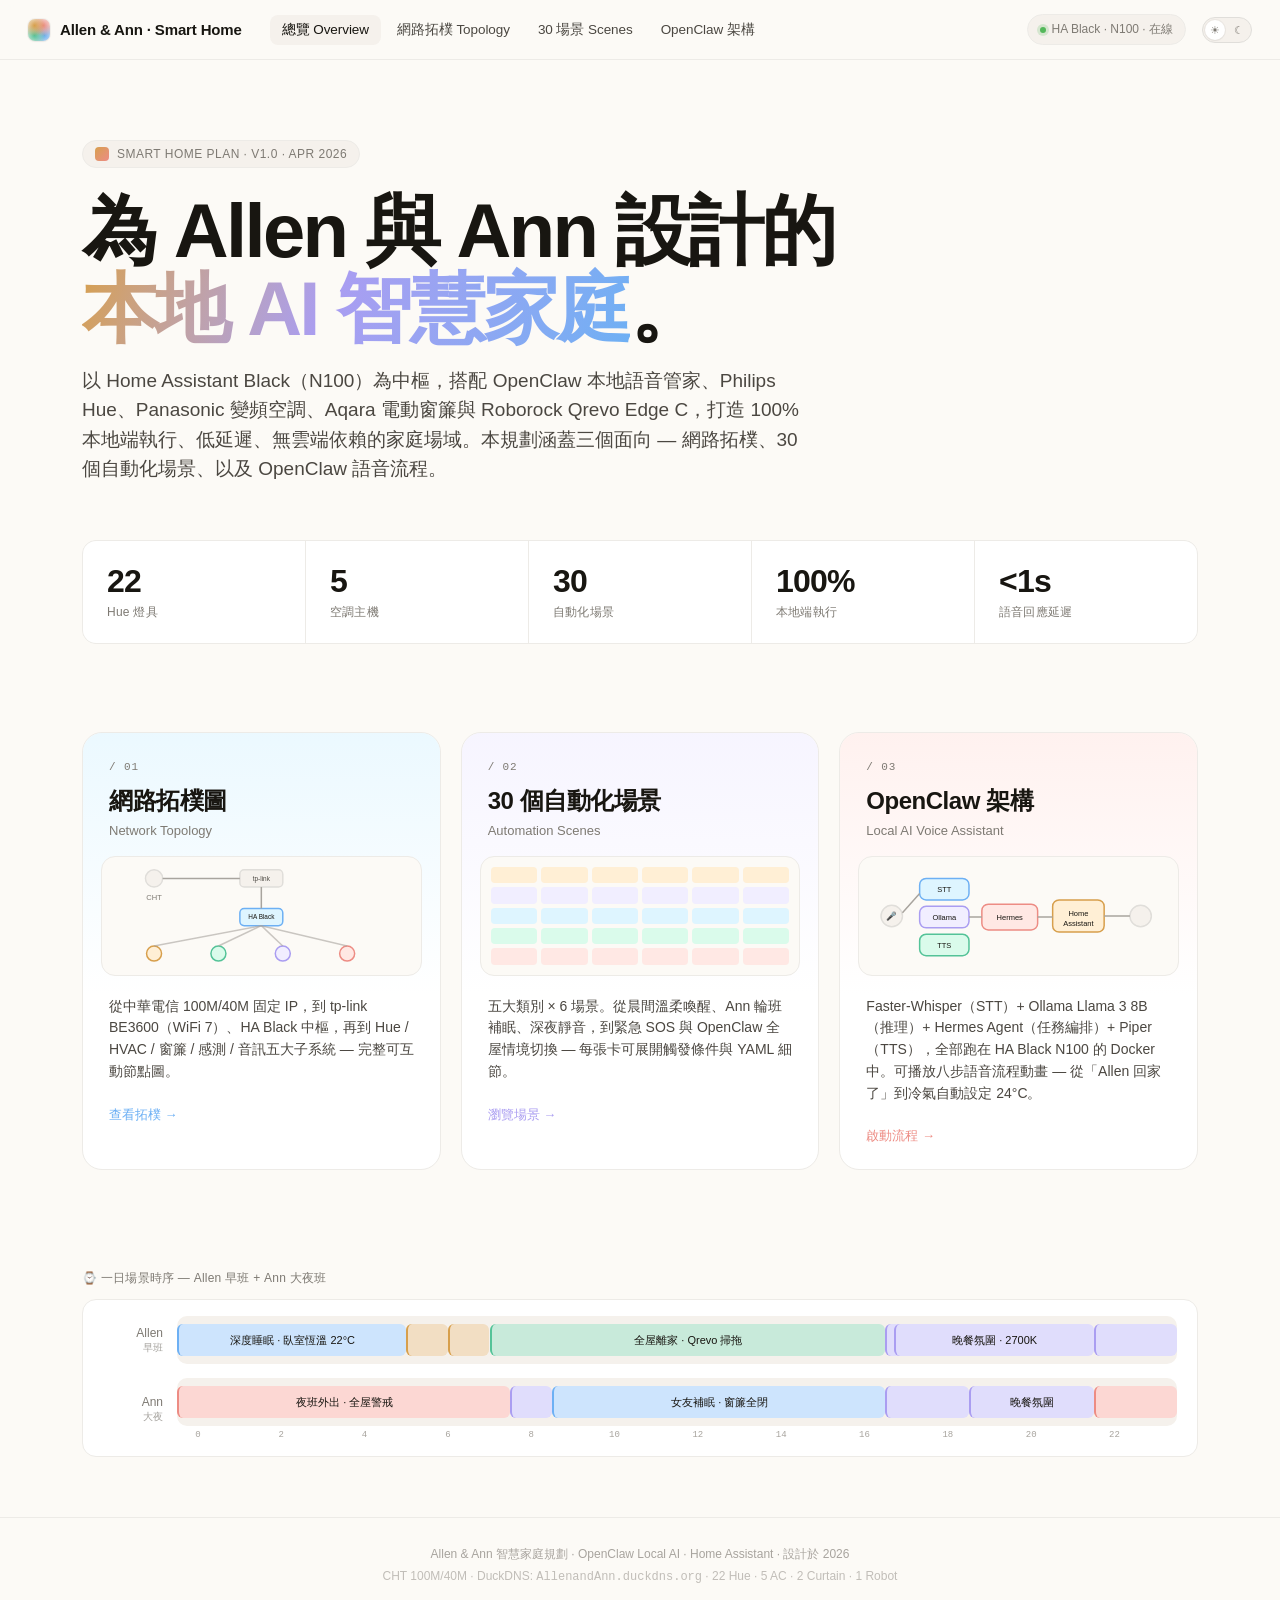
==== design/index.html @ f2a3a30b "Add design files" ====
<!doctype html>
<html lang="zh-Hant">
<head>
<meta charset="utf-8">
<meta name="viewport" content="width=device-width,initial-scale=1">
<title>Allen & Ann 智慧家庭 · 總覽</title>
<link rel="stylesheet" href="shared/tokens.css">
<link rel="stylesheet" href="shared/chrome.css">
<style>
  .hero {
    max-width: 1180px;
    margin: 0 auto;
    padding: 80px 32px 40px;
  }
  .eyebrow {
    display: inline-flex;
    align-items: center;
    gap: 8px;
    padding: 6px 12px;
    border-radius: 999px;
    background: var(--bg-tint);
    border: 1px solid var(--line-soft);
    font-size: 12px;
    color: var(--ink-3);
    letter-spacing: 0.04em;
    text-transform: uppercase;
  }
  .eyebrow .glyph {
    width: 14px; height: 14px; border-radius: 4px;
    background: linear-gradient(135deg, var(--c-morning), var(--c-secure));
  }
  h1.title {
    font-size: clamp(40px, 6vw, 76px);
    font-weight: 600;
    letter-spacing: -0.035em;
    line-height: 1.02;
    margin: 24px 0 18px;
    text-wrap: balance;
  }
  h1.title .accent {
    background: linear-gradient(110deg, var(--c-morning), var(--c-evening) 45%, var(--c-sleep));
    -webkit-background-clip: text;
    background-clip: text;
    color: transparent;
  }
  .lede {
    font-size: 19px;
    line-height: 1.55;
    color: var(--ink-2);
    max-width: 720px;
    text-wrap: pretty;
  }

  .stats {
    display: grid;
    grid-template-columns: repeat(5, 1fr);
    gap: 1px;
    margin: 56px 0 0;
    background: var(--line-soft);
    border: 1px solid var(--line-soft);
    border-radius: var(--radius-md);
    overflow: hidden;
  }
  .stat {
    background: var(--bg-elev);
    padding: 22px 24px;
  }
  .stat .n {
    font-size: 32px;
    font-weight: 600;
    letter-spacing: -0.025em;
    color: var(--ink);
    font-feature-settings: "tnum";
  }
  .stat .l {
    margin-top: 4px;
    font-size: 12px;
    color: var(--ink-3);
    letter-spacing: 0.02em;
  }

  .pillars {
    max-width: 1180px;
    margin: 24px auto 0;
    padding: 24px 32px 80px;
    display: grid;
    grid-template-columns: repeat(3, 1fr);
    gap: 20px;
  }
  .pillar {
    position: relative;
    padding: 28px 26px 24px;
    background: var(--bg-elev);
    border: 1px solid var(--line-soft);
    border-radius: var(--radius-lg);
    text-decoration: none;
    color: inherit;
    overflow: hidden;
    transition: transform 220ms cubic-bezier(.2,.8,.2,1), box-shadow 220ms ease, border-color 220ms ease;
    isolation: isolate;
  }
  .pillar::before {
    content: "";
    position: absolute;
    inset: 0;
    background: linear-gradient(180deg, var(--tint, var(--bg-tint)) 0%, transparent 60%);
    opacity: 0.6;
    z-index: -1;
  }
  .pillar:hover {
    transform: translateY(-3px);
    box-shadow: var(--shadow-3);
    border-color: var(--accent, var(--line));
  }
  .pillar .num {
    font-family: var(--font-mono);
    font-size: 11px;
    color: var(--ink-3);
    letter-spacing: 0.08em;
  }
  .pillar h2 {
    font-size: 24px;
    font-weight: 600;
    letter-spacing: -0.02em;
    margin: 12px 0 6px;
  }
  .pillar .en {
    font-size: 13px;
    color: var(--ink-3);
    margin-bottom: 18px;
  }
  .pillar p.desc {
    font-size: 14px;
    line-height: 1.55;
    color: var(--ink-2);
    margin: 0 0 22px;
  }
  .pillar .cta {
    display: inline-flex;
    align-items: center;
    gap: 6px;
    font-size: 13px;
    font-weight: 500;
    color: var(--accent, var(--ink-2));
  }
  .pillar .preview {
    height: 120px;
    margin: 0 -8px 20px;
    border-radius: var(--radius-md);
    background: var(--bg);
    border: 1px solid var(--line-soft);
    display: flex;
    align-items: center;
    justify-content: center;
    overflow: hidden;
  }

  .timeline-strip {
    max-width: 1180px;
    margin: 20px auto 0;
    padding: 0 32px;
  }
  .timeline-strip .label {
    font-size: 12px;
    color: var(--ink-3);
    margin-bottom: 12px;
    letter-spacing: 0.02em;
  }
  .ribbon {
    display: grid;
    grid-template-columns: 60px 1fr;
    gap: 14px;
    align-items: center;
    padding: 16px 20px;
    background: var(--bg-elev);
    border: 1px solid var(--line-soft);
    border-radius: var(--radius-md);
  }
  .ribbon .who {
    font-size: 12px;
    color: var(--ink-3);
    text-align: right;
    font-feature-settings: "tnum";
  }
  .ribbon .track {
    position: relative;
    height: 48px;
    border-radius: var(--radius-sm);
    background: var(--bg-tint);
    overflow: hidden;
  }
  .ribbon .track .seg {
    position: absolute;
    top: 8px;
    bottom: 8px;
    border-radius: 6px;
    display: flex;
    align-items: center;
    justify-content: center;
    font-size: 11px;
    color: oklch(20% 0.01 80);
    font-weight: 500;
    overflow: hidden;
    white-space: nowrap;
    text-overflow: ellipsis;
    padding: 0 8px;
  }
  .ribbon .hours {
    grid-column: 2;
    display: grid;
    grid-template-columns: repeat(24, 1fr);
    font-size: 9px;
    color: var(--ink-4);
    font-family: var(--font-mono);
    margin-top: 4px;
  }
  .ribbon .hours span { text-align: center; }

  /* mini topology preview SVG */
  .mini-topo { width: 100%; height: 100%; }
  .mini-scene-grid { display: grid; grid-template-columns: repeat(6, 1fr); gap: 4px; padding: 10px; width: 100%; height: 100%; }
  .mini-scene-grid div {
    border-radius: 4px;
    background: var(--bg-tint);
  }
</style>
</head>
<body>
<script src="shared/chrome.js"></script>

<section class="hero">
  <span class="eyebrow"><span class="glyph"></span>Smart Home Plan · v1.0 · Apr 2026</span>
  <h1 class="title">為 Allen 與 Ann 設計的<br><span class="accent">本地 AI 智慧家庭</span>。</h1>
  <p class="lede">以 Home Assistant Black（N100）為中樞，搭配 OpenClaw 本地語音管家、Philips Hue、Panasonic 變頻空調、Aqara 電動窗簾與 Roborock Qrevo Edge C，打造 100% 本地端執行、低延遲、無雲端依賴的家庭場域。本規劃涵蓋三個面向 — 網路拓樸、30 個自動化場景、以及 OpenClaw 語音流程。</p>

  <div class="stats">
    <div class="stat"><div class="n">22</div><div class="l">Hue 燈具</div></div>
    <div class="stat"><div class="n">5</div><div class="l">空調主機</div></div>
    <div class="stat"><div class="n">30</div><div class="l">自動化場景</div></div>
    <div class="stat"><div class="n">100%</div><div class="l">本地端執行</div></div>
    <div class="stat"><div class="n">&lt;1s</div><div class="l">語音回應延遲</div></div>
  </div>
</section>

<section class="pillars">
  <a class="pillar" href="topology.html" style="--accent: var(--c-sleep); --tint: var(--c-sleep-bg);">
    <div class="num">/ 01</div>
    <h2>網路拓樸圖</h2>
    <div class="en">Network Topology</div>
    <div class="preview">
      <svg viewBox="0 0 280 110" class="mini-topo" fill="none" stroke-width="1.4">
        <!-- internet -->
        <circle cx="40" cy="20" r="8" fill="var(--bg-tint)" stroke="var(--line)"/>
        <text x="40" y="40" font-size="7" fill="var(--ink-3)" text-anchor="middle">CHT</text>
        <!-- router -->
        <rect x="120" y="12" width="40" height="16" rx="4" fill="var(--bg-tint)" stroke="var(--line)"/>
        <text x="140" y="22" font-size="6" fill="var(--ink-2)" text-anchor="middle">tp-link</text>
        <!-- ha -->
        <rect x="120" y="48" width="40" height="16" rx="4" fill="var(--c-sleep-bg)" stroke="var(--c-sleep)"/>
        <text x="140" y="58" font-size="6" fill="var(--ink)" text-anchor="middle">HA Black</text>
        <!-- subsystems -->
        <circle cx="40" cy="90" r="7" fill="var(--c-morning-bg)" stroke="var(--c-morning)"/>
        <circle cx="100" cy="90" r="7" fill="var(--c-home-bg)" stroke="var(--c-home)"/>
        <circle cx="160" cy="90" r="7" fill="var(--c-evening-bg)" stroke="var(--c-evening)"/>
        <circle cx="220" cy="90" r="7" fill="var(--c-secure-bg)" stroke="var(--c-secure)"/>
        <!-- lines -->
        <path d="M48 20 L120 20" stroke="var(--ink-4)"/>
        <path d="M140 28 L140 48" stroke="var(--ink-4)"/>
        <path d="M140 64 L40 83" stroke="var(--ink-4)" opacity=".6"/>
        <path d="M140 64 L100 83" stroke="var(--ink-4)" opacity=".6"/>
        <path d="M140 64 L160 83" stroke="var(--ink-4)" opacity=".6"/>
        <path d="M140 64 L220 83" stroke="var(--ink-4)" opacity=".6"/>
      </svg>
    </div>
    <p class="desc">從中華電信 100M/40M 固定 IP，到 tp-link BE3600（WiFi 7）、HA Black 中樞，再到 Hue / HVAC / 窗簾 / 感測 / 音訊五大子系統 — 完整可互動節點圖。</p>
    <span class="cta">查看拓樸 →</span>
  </a>

  <a class="pillar" href="scenes.html" style="--accent: var(--c-evening); --tint: var(--c-evening-bg);">
    <div class="num">/ 02</div>
    <h2>30 個自動化場景</h2>
    <div class="en">Automation Scenes</div>
    <div class="preview">
      <div class="mini-scene-grid">
        <div style="background: var(--c-morning-bg)"></div><div style="background: var(--c-morning-bg)"></div><div style="background: var(--c-morning-bg)"></div><div style="background: var(--c-morning-bg)"></div><div style="background: var(--c-morning-bg)"></div><div style="background: var(--c-morning-bg)"></div>
        <div style="background: var(--c-evening-bg)"></div><div style="background: var(--c-evening-bg)"></div><div style="background: var(--c-evening-bg)"></div><div style="background: var(--c-evening-bg)"></div><div style="background: var(--c-evening-bg)"></div><div style="background: var(--c-evening-bg)"></div>
        <div style="background: var(--c-sleep-bg)"></div><div style="background: var(--c-sleep-bg)"></div><div style="background: var(--c-sleep-bg)"></div><div style="background: var(--c-sleep-bg)"></div><div style="background: var(--c-sleep-bg)"></div><div style="background: var(--c-sleep-bg)"></div>
        <div style="background: var(--c-home-bg)"></div><div style="background: var(--c-home-bg)"></div><div style="background: var(--c-home-bg)"></div><div style="background: var(--c-home-bg)"></div><div style="background: var(--c-home-bg)"></div><div style="background: var(--c-home-bg)"></div>
        <div style="background: var(--c-secure-bg)"></div><div style="background: var(--c-secure-bg)"></div><div style="background: var(--c-secure-bg)"></div><div style="background: var(--c-secure-bg)"></div><div style="background: var(--c-secure-bg)"></div><div style="background: var(--c-secure-bg)"></div>
      </div>
    </div>
    <p class="desc">五大類別 × 6 場景。從晨間溫柔喚醒、Ann 輪班補眠、深夜靜音，到緊急 SOS 與 OpenClaw 全屋情境切換 — 每張卡可展開觸發條件與 YAML 細節。</p>
    <span class="cta">瀏覽場景 →</span>
  </a>

  <a class="pillar" href="openclaw.html" style="--accent: var(--c-secure); --tint: var(--c-secure-bg);">
    <div class="num">/ 03</div>
    <h2>OpenClaw 架構</h2>
    <div class="en">Local AI Voice Assistant</div>
    <div class="preview" style="position:relative;">
      <svg viewBox="0 0 280 110" fill="none" stroke-width="1.4" style="width:100%;height:100%;">
        <!-- mic -->
        <circle cx="22" cy="55" r="10" fill="var(--bg-tint)" stroke="var(--line)"/>
        <text x="22" y="58" font-size="8" fill="var(--ink-2)" text-anchor="middle">🎤</text>
        <!-- stt -->
        <rect x="48" y="20" width="46" height="20" rx="6" fill="var(--c-sleep-bg)" stroke="var(--c-sleep)"/>
        <text x="71" y="33" font-size="7" fill="var(--ink)" text-anchor="middle">STT</text>
        <!-- llm -->
        <rect x="48" y="46" width="46" height="20" rx="6" fill="var(--c-evening-bg)" stroke="var(--c-evening)"/>
        <text x="71" y="59" font-size="7" fill="var(--ink)" text-anchor="middle">Ollama</text>
        <!-- tts -->
        <rect x="48" y="72" width="46" height="20" rx="6" fill="var(--c-home-bg)" stroke="var(--c-home)"/>
        <text x="71" y="85" font-size="7" fill="var(--ink)" text-anchor="middle">TTS</text>
        <!-- hermes -->
        <rect x="106" y="44" width="52" height="24" rx="6" fill="var(--c-secure-bg)" stroke="var(--c-secure)"/>
        <text x="132" y="59" font-size="7" fill="var(--ink)" text-anchor="middle">Hermes</text>
        <!-- ha -->
        <rect x="172" y="40" width="48" height="30" rx="6" fill="var(--c-morning-bg)" stroke="var(--c-morning)"/>
        <text x="196" y="55" font-size="7" fill="var(--ink)" text-anchor="middle">Home</text>
        <text x="196" y="64" font-size="7" fill="var(--ink)" text-anchor="middle">Assistant</text>
        <!-- speaker -->
        <circle cx="254" cy="55" r="10" fill="var(--bg-tint)" stroke="var(--line)"/>
        <text x="254" y="58" font-size="8" text-anchor="middle">🔊</text>
        <!-- arrows -->
        <path d="M32 52 L48 34" stroke="var(--ink-4)"/>
        <path d="M94 56 L106 56" stroke="var(--ink-4)"/>
        <path d="M158 56 L172 56" stroke="var(--ink-4)"/>
        <path d="M220 55 L244 55" stroke="var(--ink-4)"/>
      </svg>
    </div>
    <p class="desc">Faster-Whisper（STT）+ Ollama Llama 3 8B（推理）+ Hermes Agent（任務編排）+ Piper（TTS），全部跑在 HA Black N100 的 Docker 中。可播放八步語音流程動畫 — 從「Allen 回家了」到冷氣自動設定 24°C。</p>
    <span class="cta">啟動流程 →</span>
  </a>
</section>

<section class="timeline-strip">
  <div class="label">⌚ 一日場景時序 — Allen 早班 + Ann 大夜班</div>
  <div class="ribbon">
    <div class="who">Allen<br><span style="font-size:10px;opacity:.7">早班</span></div>
    <div>
      <div class="track" id="t-allen"></div>
    </div>
    <div class="who">Ann<br><span style="font-size:10px;opacity:.7">大夜</span></div>
    <div>
      <div class="track" id="t-ann"></div>
      <div class="hours">
        <span>0</span><span></span><span>2</span><span></span><span>4</span><span></span><span>6</span><span></span><span>8</span><span></span><span>10</span><span></span><span>12</span><span></span><span>14</span><span></span><span>16</span><span></span><span>18</span><span></span><span>20</span><span></span><span>22</span><span></span>
      </div>
    </div>
  </div>
</section>

<script>
  // Render the day-timeline ribbon
  const allenSegs = [
    [0, 5.5, "深度睡眠 · 臥室恆溫 22°C", "var(--c-sleep)"],
    [5.5, 6.5, "溫柔喚醒 · 日出模擬", "var(--c-morning)"],
    [6.5, 7.5, "天氣 + 早晨股市摘要", "var(--c-morning)"],
    [7.5, 17, "全屋離家 · Qrevo 掃拖", "var(--c-home)"],
    [17, 17.2, "返家預熱 (2km)", "var(--c-evening)"],
    [17.2, 22, "晚餐氛圍 · 2700K", "var(--c-evening)"],
    [22, 24, "深夜靜音 · 燈光 20%", "var(--c-evening)"],
  ];
  const annSegs = [
    [0, 8, "夜班外出 · 全屋警戒", "var(--c-secure)"],
    [8, 9, "返家預熱", "var(--c-evening)"],
    [9, 17, "女友補眠 · 窗簾全閉", "var(--c-sleep)"],
    [17, 19, "起床 · 浴室自動化", "var(--c-evening)"],
    [19, 22, "晚餐氛圍", "var(--c-evening)"],
    [22, 24, "出門前 · 溫柔提醒", "var(--c-secure)"],
  ];
  function renderTrack(id, segs) {
    const t = document.getElementById(id);
    const pending = [];
    segs.forEach(([s, e, label, color]) => {
      const seg = document.createElement("div");
      seg.className = "seg";
      seg.style.left = (s / 24 * 100) + "%";
      seg.style.width = ((e - s) / 24 * 100) + "%";
      seg.style.background = "color-mix(in oklab, " + color + " 35%, var(--bg-elev))";
      seg.style.borderLeft = "2px solid " + color;
      seg.title = label;
      t.appendChild(seg);
      pending.push([seg, label]);
    });
    // Only label segments physically wide enough for the full string
    requestAnimationFrame(() => {
      const probe = document.createElement("span");
      probe.style.cssText = "position:absolute;visibility:hidden;white-space:nowrap;font:500 11px " + getComputedStyle(t).fontFamily;
      document.body.appendChild(probe);
      pending.forEach(([seg, label]) => {
        probe.textContent = label;
        seg.textContent = (probe.offsetWidth + 18 <= seg.offsetWidth) ? label : "";
      });
      probe.remove();
    });
  }
  renderTrack("t-allen", allenSegs);
  renderTrack("t-ann", annSegs);
  window.addEventListener("resize", () => {
    document.getElementById("t-allen").innerHTML = "";
    document.getElementById("t-ann").innerHTML = "";
    renderTrack("t-allen", allenSegs);
    renderTrack("t-ann", annSegs);
  });
</script>
</body>
</html>
---- design/shared/tokens.css ----
/* Allen & Ann Smart Home — design tokens */
:root {
  /* Type */
  --font-sans: -apple-system, BlinkMacSystemFont, "SF Pro Display", "PingFang TC", "Noto Sans TC", "Helvetica Neue", Helvetica, Arial, sans-serif;
  --font-mono: "SF Mono", ui-monospace, "JetBrains Mono", Menlo, Consolas, monospace;

  /* Light canvas — warm off-white */
  --bg: oklch(98.5% 0.005 80);
  --bg-elev: oklch(100% 0 0);
  --bg-tint: oklch(96% 0.008 80);
  --line: oklch(90% 0.006 80);
  --line-soft: oklch(94% 0.005 80);
  --ink: oklch(20% 0.01 80);
  --ink-2: oklch(40% 0.012 80);
  --ink-3: oklch(58% 0.012 80);
  --ink-4: oklch(72% 0.01 80);

  /* Category accents — same chroma & lightness, only hue varies */
  --c-morning: oklch(74% 0.12 75);   /* amber  — 晨間與通勤 */
  --c-evening: oklch(74% 0.12 290);  /* violet — 下班與休憩 */
  --c-sleep:   oklch(74% 0.12 250);  /* indigo — 輪班睡眠 */
  --c-home:    oklch(74% 0.12 165);  /* teal   — 家電維護 */
  --c-secure:  oklch(74% 0.12 25);   /* coral  — 安全 AI */

  /* Tint backgrounds (very pale) */
  --c-morning-bg: oklch(96% 0.04 75);
  --c-evening-bg: oklch(96% 0.04 290);
  --c-sleep-bg:   oklch(96% 0.04 250);
  --c-home-bg:    oklch(96% 0.04 165);
  --c-secure-bg:  oklch(96% 0.04 25);

  /* Connection-type colors (topology) */
  --net-lan:    oklch(60% 0.14 250);
  --net-wifi:   oklch(64% 0.14 165);
  --net-zigbee: oklch(64% 0.14 75);
  --net-logic:  oklch(60% 0.14 25);

  --radius-xs: 6px;
  --radius-sm: 10px;
  --radius-md: 14px;
  --radius-lg: 20px;
  --radius-xl: 28px;

  --shadow-1: 0 1px 2px oklch(20% 0.01 80 / 0.04), 0 0 0 1px oklch(20% 0.01 80 / 0.04);
  --shadow-2: 0 1px 2px oklch(20% 0.01 80 / 0.06), 0 8px 24px -8px oklch(20% 0.01 80 / 0.08), 0 0 0 1px oklch(20% 0.01 80 / 0.05);
  --shadow-3: 0 2px 4px oklch(20% 0.01 80 / 0.06), 0 24px 48px -16px oklch(20% 0.01 80 / 0.14), 0 0 0 1px oklch(20% 0.01 80 / 0.06);
}

[data-theme="dark"] {
  --bg: oklch(18% 0.008 260);
  --bg-elev: oklch(22% 0.01 260);
  --bg-tint: oklch(25% 0.012 260);
  --line: oklch(32% 0.014 260);
  --line-soft: oklch(28% 0.012 260);
  --ink: oklch(96% 0.005 80);
  --ink-2: oklch(82% 0.008 80);
  --ink-3: oklch(64% 0.01 80);
  --ink-4: oklch(46% 0.012 80);

  --c-morning-bg: oklch(28% 0.04 75);
  --c-evening-bg: oklch(28% 0.04 290);
  --c-sleep-bg:   oklch(28% 0.04 250);
  --c-home-bg:    oklch(28% 0.04 165);
  --c-secure-bg:  oklch(28% 0.04 25);

  --shadow-1: 0 1px 2px black/.2, 0 0 0 1px oklch(100% 0 0 / 0.06);
  --shadow-2: 0 1px 2px oklch(0% 0 0 / .35), 0 12px 28px -10px oklch(0% 0 0 / .55), 0 0 0 1px oklch(100% 0 0 / .07);
  --shadow-3: 0 2px 4px oklch(0% 0 0 / .4), 0 32px 60px -20px oklch(0% 0 0 / .65), 0 0 0 1px oklch(100% 0 0 / .08);
}

* { box-sizing: border-box; }
html, body {
  margin: 0;
  padding: 0;
  font-family: var(--font-sans);
  background: var(--bg);
  color: var(--ink);
  -webkit-font-smoothing: antialiased;
  text-rendering: optimizeLegibility;
  font-feature-settings: "ss01", "cv11";
}
body { transition: background 220ms ease, color 220ms ease; }

a { color: inherit; }

::selection { background: oklch(74% 0.12 250 / 0.3); }
---- design/shared/chrome.css ----
/* Page chrome — top nav, theme toggle, footer — shared by all 4 pages */

.topbar {
  position: sticky;
  top: 0;
  z-index: 50;
  display: flex;
  align-items: center;
  gap: 16px;
  padding: 14px 28px;
  background: color-mix(in oklab, var(--bg) 78%, transparent);
  backdrop-filter: saturate(140%) blur(18px);
  -webkit-backdrop-filter: saturate(140%) blur(18px);
  border-bottom: 1px solid var(--line-soft);
}
.topbar .brand {
  display: flex;
  align-items: center;
  gap: 10px;
  font-weight: 600;
  font-size: 15px;
  letter-spacing: -0.01em;
}
.topbar .brand .dot {
  width: 22px; height: 22px;
  border-radius: 7px;
  background:
    radial-gradient(circle at 30% 30%, var(--c-morning) 0%, transparent 50%),
    radial-gradient(circle at 70% 30%, var(--c-secure) 0%, transparent 50%),
    radial-gradient(circle at 30% 75%, var(--c-home) 0%, transparent 50%),
    radial-gradient(circle at 75% 75%, var(--c-sleep) 0%, transparent 50%),
    var(--bg-tint);
  box-shadow: var(--shadow-1);
}
.topbar nav {
  display: flex;
  gap: 4px;
  margin-left: 12px;
}
.topbar nav a {
  padding: 6px 12px;
  border-radius: 8px;
  text-decoration: none;
  font-size: 13.5px;
  color: var(--ink-2);
  letter-spacing: -0.005em;
  transition: background 160ms ease, color 160ms ease;
}
.topbar nav a:hover { background: var(--bg-tint); color: var(--ink); }
.topbar nav a[aria-current="page"] {
  background: var(--bg-tint);
  color: var(--ink);
  font-weight: 500;
}
.topbar .spacer { flex: 1; }
.topbar .pill {
  display: inline-flex;
  align-items: center;
  gap: 6px;
  padding: 6px 12px;
  font-size: 12px;
  border-radius: 999px;
  background: var(--bg-tint);
  color: var(--ink-3);
  border: 1px solid var(--line-soft);
}
.topbar .pill .live {
  width: 6px; height: 6px;
  border-radius: 50%;
  background: oklch(70% 0.16 145);
  box-shadow: 0 0 0 3px oklch(70% 0.16 145 / 0.2);
}

.theme-toggle {
  display: inline-flex;
  align-items: center;
  width: 50px;
  height: 26px;
  border-radius: 999px;
  background: var(--bg-tint);
  border: 1px solid var(--line);
  padding: 2px;
  cursor: pointer;
  position: relative;
  transition: background 160ms ease;
}
.theme-toggle::before {
  content: "";
  width: 20px;
  height: 20px;
  border-radius: 50%;
  background: var(--bg-elev);
  box-shadow: var(--shadow-1);
  transform: translateX(0);
  transition: transform 220ms cubic-bezier(.2,.8,.2,1);
}
[data-theme="dark"] .theme-toggle::before { transform: translateX(24px); }
.theme-toggle .sun, .theme-toggle .moon {
  position: absolute;
  font-size: 11px;
  top: 50%;
  transform: translateY(-50%);
  color: var(--ink-3);
  pointer-events: none;
}
.theme-toggle .sun { left: 7px; }
.theme-toggle .moon { right: 7px; }

.footer-meta {
  padding: 28px;
  font-size: 12px;
  color: var(--ink-4);
  text-align: center;
  border-top: 1px solid var(--line-soft);
  margin-top: 60px;
}
.footer-meta code { font-family: var(--font-mono); }
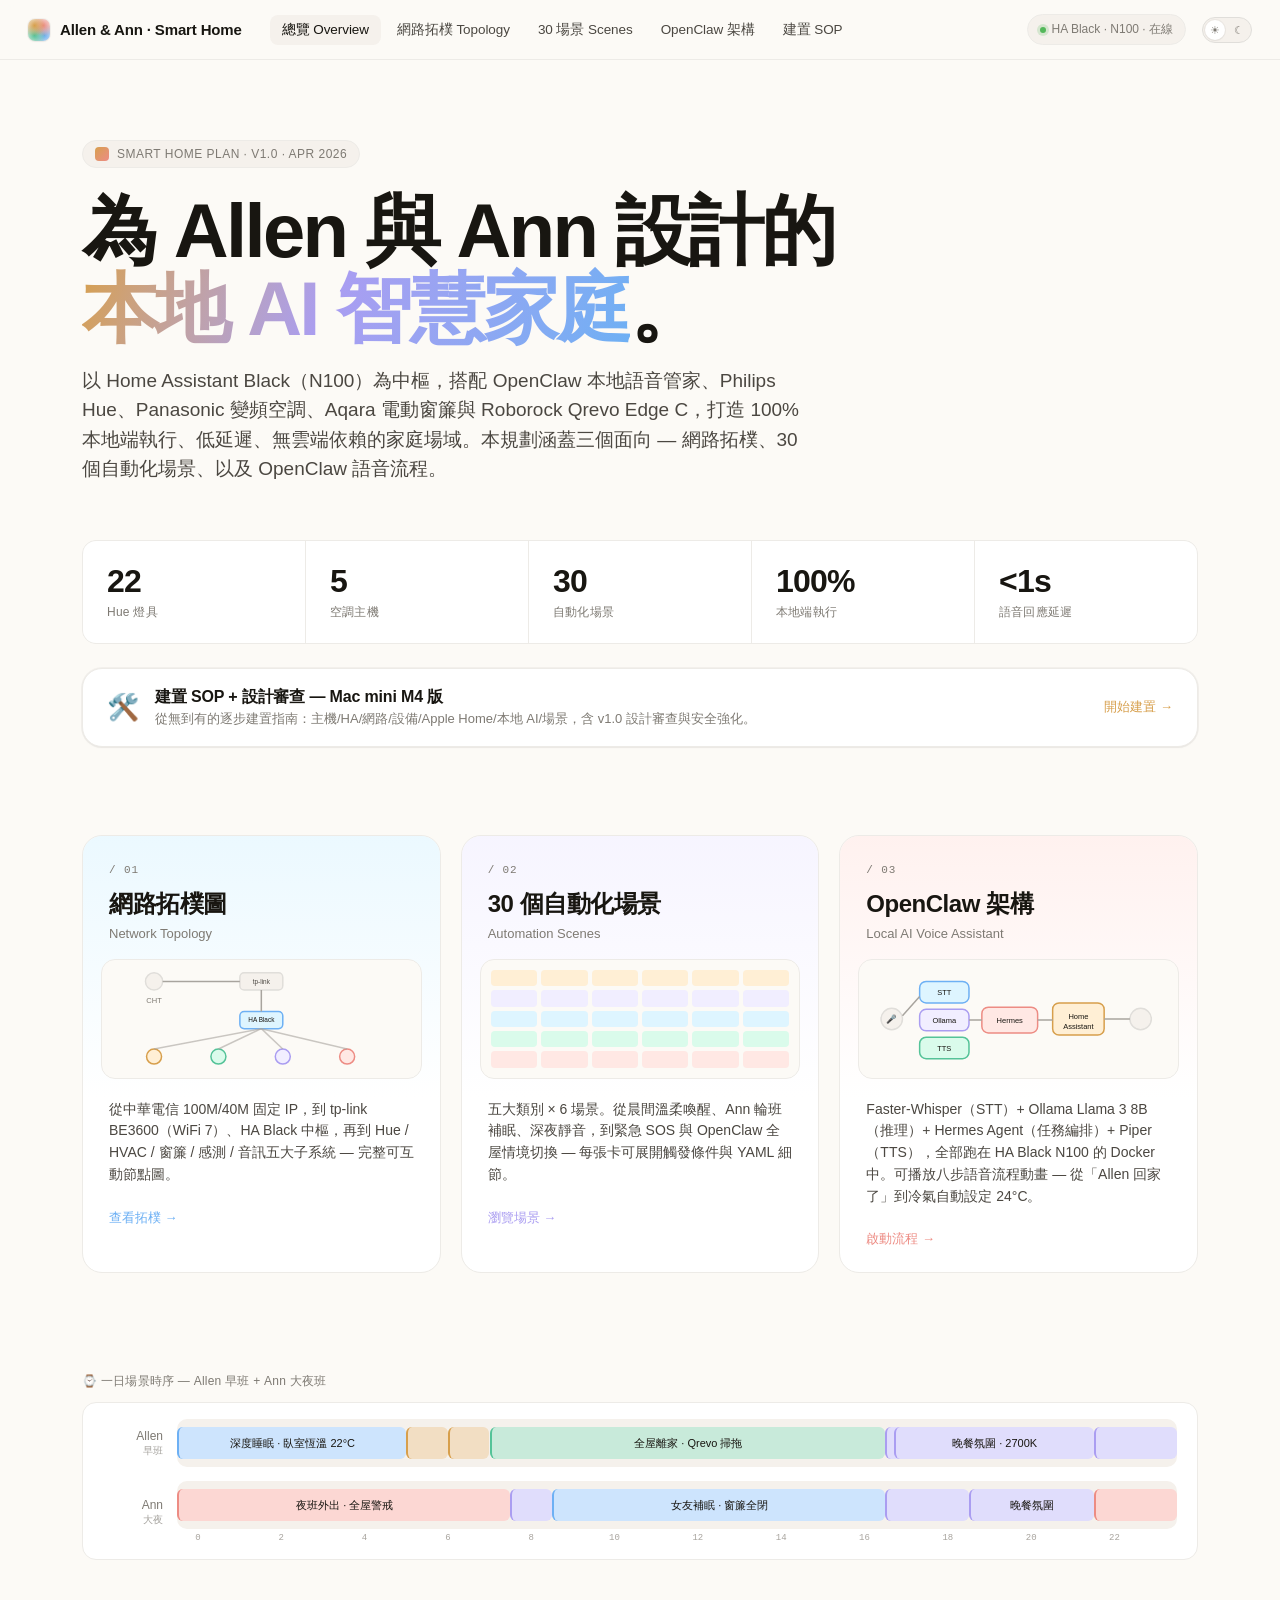
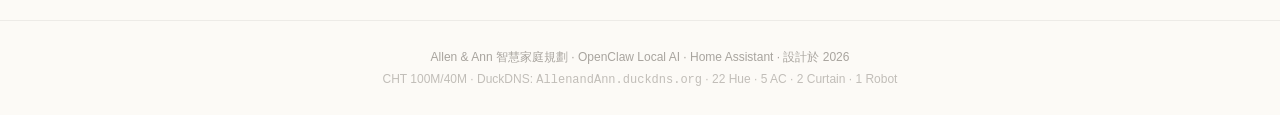
==== commit 047d1cc8: "Add build SOP + design review for Mac mini M4 smart home Review the existing v1.0 design (HA Black N" ====
--- a/design/index.html
+++ b/design/index.html
@@ -240,6 +240,15 @@
     <div class="stat"><div class="n">100%</div><div class="l">本地端執行</div></div>
     <div class="stat"><div class="n">&lt;1s</div><div class="l">語音回應延遲</div></div>
   </div>
+
+  <a href="sop.html" style="display:flex;align-items:center;gap:16px;margin-top:24px;padding:18px 24px;background:var(--bg-elev);border:1px solid var(--line-soft);border-radius:var(--radius-lg);text-decoration:none;color:inherit;box-shadow:var(--shadow-1);">
+    <span style="font-size:26px;">🛠️</span>
+    <span style="flex:1;">
+      <span style="display:block;font-size:16px;font-weight:600;letter-spacing:-0.01em;">建置 SOP + 設計審查 — Mac mini M4 版</span>
+      <span style="display:block;font-size:13px;color:var(--ink-3);margin-top:2px;">從無到有的逐步建置指南：主機/HA/網路/設備/Apple Home/本地 AI/場景，含 v1.0 設計審查與安全強化。</span>
+    </span>
+    <span style="font-size:13px;font-weight:500;color:var(--c-morning);white-space:nowrap;">開始建置 →</span>
+  </a>
 </section>
 
 <section class="pillars">
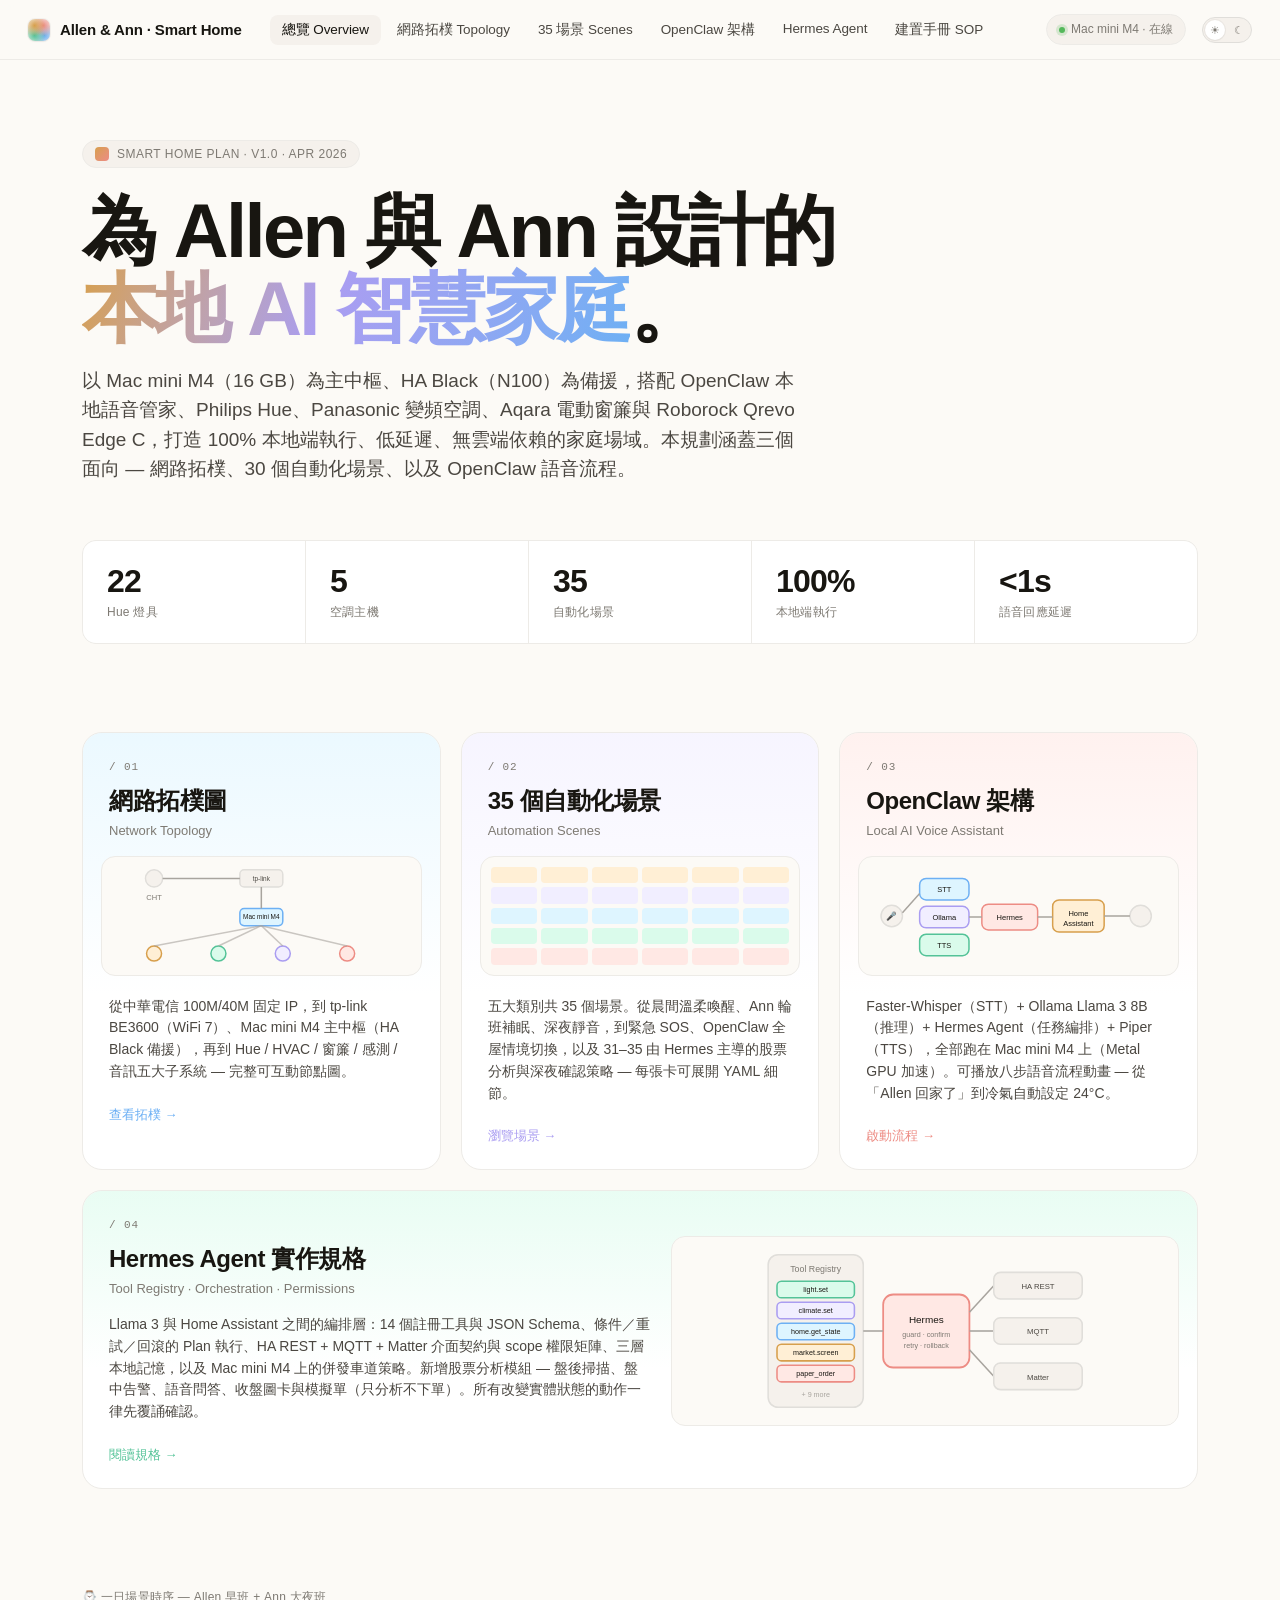
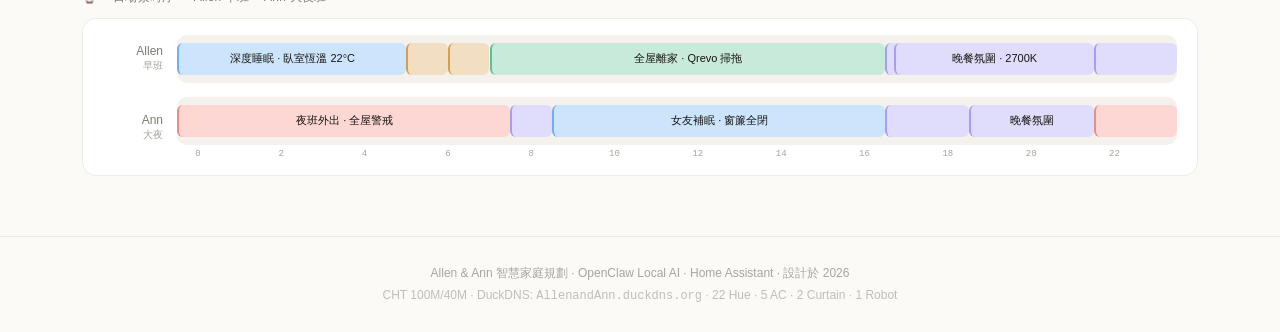
==== commit 0c10e035: "同步 SmartHome 專案全檔：SOP 手冊、青鳥 BlueMagpie 一鍵部署、設計文件更新 - docs/SOP：00–09 章建置手冊、35 情境 HA packages、Hermes 骨" ====
--- a/design/index.html
+++ b/design/index.html
@@ -231,24 +231,15 @@
 <section class="hero">
   <span class="eyebrow"><span class="glyph"></span>Smart Home Plan · v1.0 · Apr 2026</span>
   <h1 class="title">為 Allen 與 Ann 設計的<br><span class="accent">本地 AI 智慧家庭</span>。</h1>
-  <p class="lede">以 Home Assistant Black（N100）為中樞，搭配 OpenClaw 本地語音管家、Philips Hue、Panasonic 變頻空調、Aqara 電動窗簾與 Roborock Qrevo Edge C，打造 100% 本地端執行、低延遲、無雲端依賴的家庭場域。本規劃涵蓋三個面向 — 網路拓樸、30 個自動化場景、以及 OpenClaw 語音流程。</p>
+  <p class="lede">以 Mac mini M4（16 GB）為主中樞、HA Black（N100）為備援，搭配 OpenClaw 本地語音管家、Philips Hue、Panasonic 變頻空調、Aqara 電動窗簾與 Roborock Qrevo Edge C，打造 100% 本地端執行、低延遲、無雲端依賴的家庭場域。本規劃涵蓋三個面向 — 網路拓樸、30 個自動化場景、以及 OpenClaw 語音流程。</p>
 
   <div class="stats">
     <div class="stat"><div class="n">22</div><div class="l">Hue 燈具</div></div>
     <div class="stat"><div class="n">5</div><div class="l">空調主機</div></div>
-    <div class="stat"><div class="n">30</div><div class="l">自動化場景</div></div>
+    <div class="stat"><div class="n">35</div><div class="l">自動化場景</div></div>
     <div class="stat"><div class="n">100%</div><div class="l">本地端執行</div></div>
     <div class="stat"><div class="n">&lt;1s</div><div class="l">語音回應延遲</div></div>
   </div>
-
-  <a href="sop.html" style="display:flex;align-items:center;gap:16px;margin-top:24px;padding:18px 24px;background:var(--bg-elev);border:1px solid var(--line-soft);border-radius:var(--radius-lg);text-decoration:none;color:inherit;box-shadow:var(--shadow-1);">
-    <span style="font-size:26px;">🛠️</span>
-    <span style="flex:1;">
-      <span style="display:block;font-size:16px;font-weight:600;letter-spacing:-0.01em;">建置 SOP + 設計審查 — Mac mini M4 版</span>
-      <span style="display:block;font-size:13px;color:var(--ink-3);margin-top:2px;">從無到有的逐步建置指南：主機/HA/網路/設備/Apple Home/本地 AI/場景，含 v1.0 設計審查與安全強化。</span>
-    </span>
-    <span style="font-size:13px;font-weight:500;color:var(--c-morning);white-space:nowrap;">開始建置 →</span>
-  </a>
 </section>
 
 <section class="pillars">
@@ -266,7 +257,7 @@
         <text x="140" y="22" font-size="6" fill="var(--ink-2)" text-anchor="middle">tp-link</text>
         <!-- ha -->
         <rect x="120" y="48" width="40" height="16" rx="4" fill="var(--c-sleep-bg)" stroke="var(--c-sleep)"/>
-        <text x="140" y="58" font-size="6" fill="var(--ink)" text-anchor="middle">HA Black</text>
+        <text x="140" y="58" font-size="6" fill="var(--ink)" text-anchor="middle">Mac mini M4</text>
         <!-- subsystems -->
         <circle cx="40" cy="90" r="7" fill="var(--c-morning-bg)" stroke="var(--c-morning)"/>
         <circle cx="100" cy="90" r="7" fill="var(--c-home-bg)" stroke="var(--c-home)"/>
@@ -281,13 +272,13 @@
         <path d="M140 64 L220 83" stroke="var(--ink-4)" opacity=".6"/>
       </svg>
     </div>
-    <p class="desc">從中華電信 100M/40M 固定 IP，到 tp-link BE3600（WiFi 7）、HA Black 中樞，再到 Hue / HVAC / 窗簾 / 感測 / 音訊五大子系統 — 完整可互動節點圖。</p>
+    <p class="desc">從中華電信 100M/40M 固定 IP，到 tp-link BE3600（WiFi 7）、Mac mini M4 主中樞（HA Black 備援），再到 Hue / HVAC / 窗簾 / 感測 / 音訊五大子系統 — 完整可互動節點圖。</p>
     <span class="cta">查看拓樸 →</span>
   </a>
 
   <a class="pillar" href="scenes.html" style="--accent: var(--c-evening); --tint: var(--c-evening-bg);">
     <div class="num">/ 02</div>
-    <h2>30 個自動化場景</h2>
+    <h2>35 個自動化場景</h2>
     <div class="en">Automation Scenes</div>
     <div class="preview">
       <div class="mini-scene-grid">
@@ -298,7 +289,7 @@
         <div style="background: var(--c-secure-bg)"></div><div style="background: var(--c-secure-bg)"></div><div style="background: var(--c-secure-bg)"></div><div style="background: var(--c-secure-bg)"></div><div style="background: var(--c-secure-bg)"></div><div style="background: var(--c-secure-bg)"></div>
       </div>
     </div>
-    <p class="desc">五大類別 × 6 場景。從晨間溫柔喚醒、Ann 輪班補眠、深夜靜音，到緊急 SOS 與 OpenClaw 全屋情境切換 — 每張卡可展開觸發條件與 YAML 細節。</p>
+    <p class="desc">五大類別共 35 個場景。從晨間溫柔喚醒、Ann 輪班補眠、深夜靜音，到緊急 SOS、OpenClaw 全屋情境切換，以及 31–35 由 Hermes 主導的股票分析與深夜確認策略 — 每張卡可展開 YAML 細節。</p>
     <span class="cta">瀏覽場景 →</span>
   </a>
 
@@ -337,8 +328,39 @@
         <path d="M220 55 L244 55" stroke="var(--ink-4)"/>
       </svg>
     </div>
-    <p class="desc">Faster-Whisper（STT）+ Ollama Llama 3 8B（推理）+ Hermes Agent（任務編排）+ Piper（TTS），全部跑在 HA Black N100 的 Docker 中。可播放八步語音流程動畫 — 從「Allen 回家了」到冷氣自動設定 24°C。</p>
+    <p class="desc">Faster-Whisper（STT）+ Ollama Llama 3 8B（推理）+ Hermes Agent（任務編排）+ Piper（TTS），全部跑在 Mac mini M4 上（Metal GPU 加速）。可播放八步語音流程動畫 — 從「Allen 回家了」到冷氣自動設定 24°C。</p>
     <span class="cta">啟動流程 →</span>
+  </a>
+
+  <a class="pillar" href="hermes.html" style="--accent: var(--c-home); --tint: var(--c-home-bg); grid-column: 1 / -1; display:grid; grid-template-columns: 1.1fr 1fr; gap:28px; align-items:center;">
+    <div>
+      <div class="num">/ 04</div>
+      <h2>Hermes Agent 實作規格</h2>
+      <div class="en">Tool Registry · Orchestration · Permissions</div>
+      <p class="desc" style="margin-top:12px">Llama 3 與 Home Assistant 之間的編排層：14 個註冊工具與 JSON Schema、條件／重試／回滾的 Plan 執行、HA REST + MQTT + Matter 介面契約與 scope 權限矩陣、三層本地記憶，以及 Mac mini M4 上的併發車道策略。新增股票分析模組 — 盤後掃描、盤中告警、語音問答、收盤圖卡與模擬單（只分析不下單）。所有改變實體狀態的動作一律先覆誦確認。</p>
+      <span class="cta">閱讀規格 →</span>
+    </div>
+    <div class="preview" style="height:190px">
+      <svg viewBox="0 0 300 170" fill="none" stroke-width="1.4" style="width:100%;height:100%;">
+        <rect x="8" y="16" width="86" height="138" rx="9" fill="var(--bg-tint)" stroke="var(--line)"/>
+        <text x="51" y="32" font-size="8" fill="var(--ink-3)" text-anchor="middle">Tool Registry</text>
+        <rect x="16" y="40" width="70" height="15" rx="4" fill="var(--c-home-bg)" stroke="var(--c-home)"/><text x="51" y="50" font-size="6.5" fill="var(--ink)" text-anchor="middle">light.set</text>
+        <rect x="16" y="59" width="70" height="15" rx="4" fill="var(--c-evening-bg)" stroke="var(--c-evening)"/><text x="51" y="69" font-size="6.5" fill="var(--ink)" text-anchor="middle">climate.set</text>
+        <rect x="16" y="78" width="70" height="15" rx="4" fill="var(--c-sleep-bg)" stroke="var(--c-sleep)"/><text x="51" y="88" font-size="6.5" fill="var(--ink)" text-anchor="middle">home.get_state</text>
+        <rect x="16" y="97" width="70" height="15" rx="4" fill="var(--c-morning-bg)" stroke="var(--c-morning)"/><text x="51" y="107" font-size="6.5" fill="var(--ink)" text-anchor="middle">market.screen</text>
+        <rect x="16" y="116" width="70" height="15" rx="4" fill="var(--c-secure-bg)" stroke="var(--c-secure)"/><text x="51" y="126" font-size="6.5" fill="var(--ink)" text-anchor="middle">paper_order</text>
+        <text x="51" y="145" font-size="6.5" fill="var(--ink-4)" text-anchor="middle">+ 9 more</text>
+        <rect x="112" y="52" width="78" height="66" rx="9" fill="var(--c-secure-bg)" stroke="var(--c-secure)" stroke-width="1.6"/>
+        <text x="151" y="78" font-size="9" fill="var(--ink)" text-anchor="middle">Hermes</text>
+        <text x="151" y="90" font-size="6.5" fill="var(--ink-3)" text-anchor="middle">guard · confirm</text>
+        <text x="151" y="100" font-size="6.5" fill="var(--ink-3)" text-anchor="middle">retry · rollback</text>
+        <path d="M94 85 L112 85" stroke="var(--ink-4)"/>
+        <path d="M190 68 L212 44" stroke="var(--ink-4)"/><path d="M190 85 L212 85" stroke="var(--ink-4)"/><path d="M190 102 L212 126" stroke="var(--ink-4)"/>
+        <rect x="212" y="32" width="80" height="24" rx="6" fill="var(--bg-tint)" stroke="var(--line)"/><text x="252" y="47" font-size="7" fill="var(--ink-2)" text-anchor="middle">HA REST</text>
+        <rect x="212" y="73" width="80" height="24" rx="6" fill="var(--bg-tint)" stroke="var(--line)"/><text x="252" y="88" font-size="7" fill="var(--ink-2)" text-anchor="middle">MQTT</text>
+        <rect x="212" y="114" width="80" height="24" rx="6" fill="var(--bg-tint)" stroke="var(--line)"/><text x="252" y="129" font-size="7" fill="var(--ink-2)" text-anchor="middle">Matter</text>
+      </svg>
+    </div>
   </a>
 </section>
 
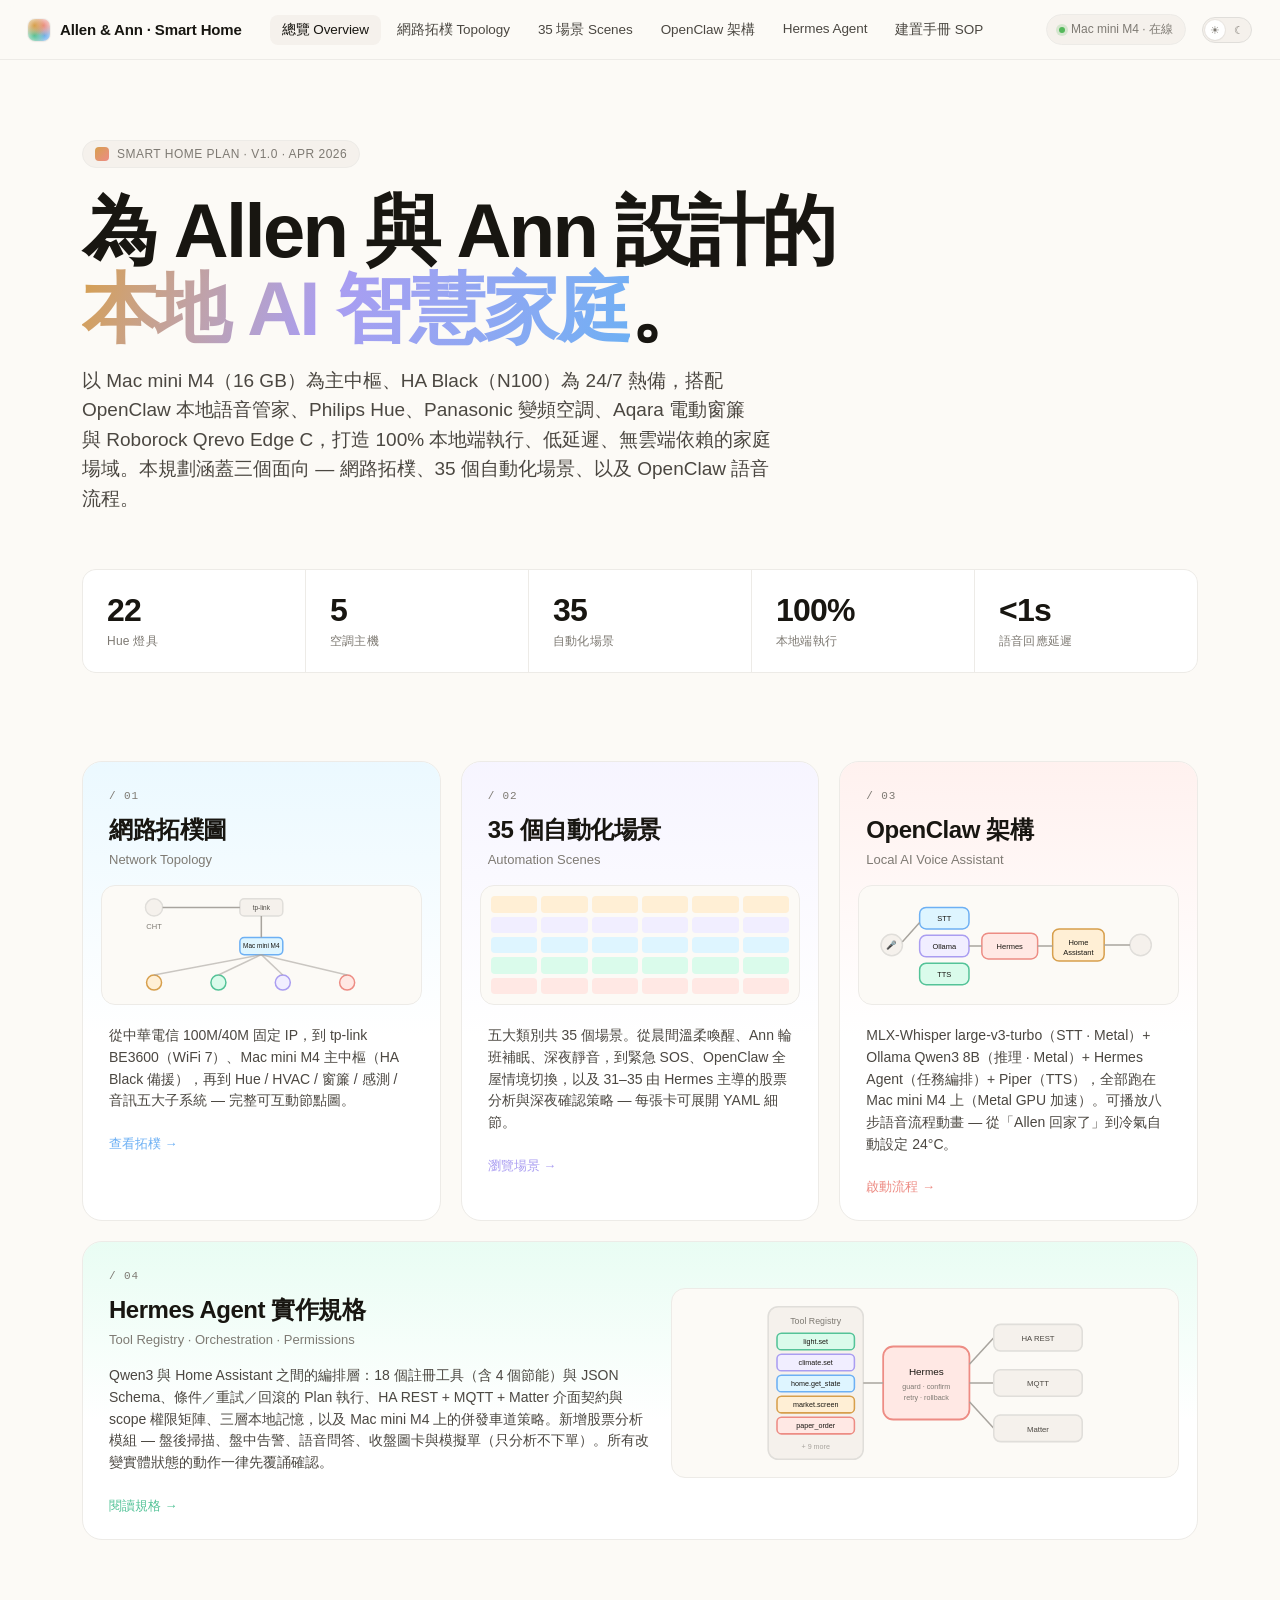
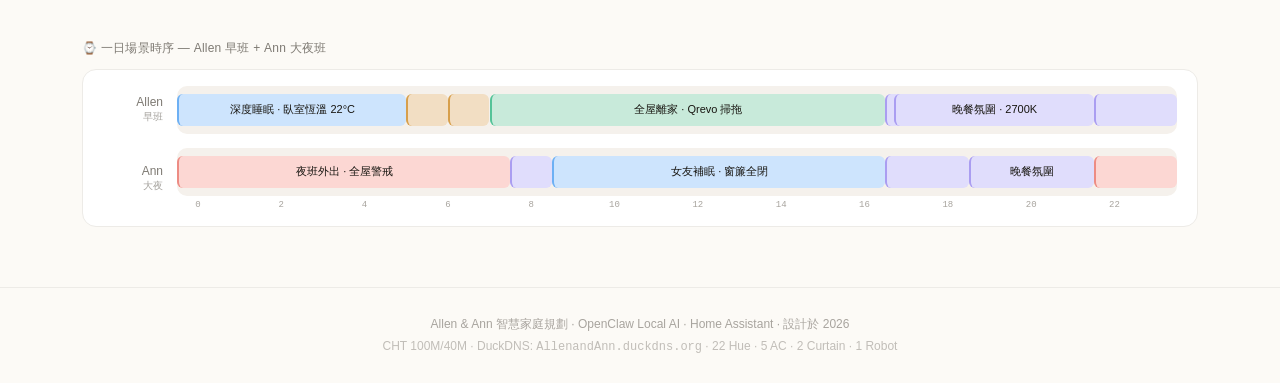
==== commit c7815b2a: "設計文件全面對齊 as-built：MLX-Whisper/Qwen3 8B、Siri 捷徑取代 mic-bridge、SLZB-06、HA Black 24/7 熱備自動接手、Hermes v0.4" ====
--- a/design/index.html
+++ b/design/index.html
@@ -231,7 +231,7 @@
 <section class="hero">
   <span class="eyebrow"><span class="glyph"></span>Smart Home Plan · v1.0 · Apr 2026</span>
   <h1 class="title">為 Allen 與 Ann 設計的<br><span class="accent">本地 AI 智慧家庭</span>。</h1>
-  <p class="lede">以 Mac mini M4（16 GB）為主中樞、HA Black（N100）為備援，搭配 OpenClaw 本地語音管家、Philips Hue、Panasonic 變頻空調、Aqara 電動窗簾與 Roborock Qrevo Edge C，打造 100% 本地端執行、低延遲、無雲端依賴的家庭場域。本規劃涵蓋三個面向 — 網路拓樸、30 個自動化場景、以及 OpenClaw 語音流程。</p>
+  <p class="lede">以 Mac mini M4（16 GB）為主中樞、HA Black（N100）為 24/7 熱備，搭配 OpenClaw 本地語音管家、Philips Hue、Panasonic 變頻空調、Aqara 電動窗簾與 Roborock Qrevo Edge C，打造 100% 本地端執行、低延遲、無雲端依賴的家庭場域。本規劃涵蓋三個面向 — 網路拓樸、35 個自動化場景、以及 OpenClaw 語音流程。</p>
 
   <div class="stats">
     <div class="stat"><div class="n">22</div><div class="l">Hue 燈具</div></div>
@@ -328,7 +328,7 @@
         <path d="M220 55 L244 55" stroke="var(--ink-4)"/>
       </svg>
     </div>
-    <p class="desc">Faster-Whisper（STT）+ Ollama Llama 3 8B（推理）+ Hermes Agent（任務編排）+ Piper（TTS），全部跑在 Mac mini M4 上（Metal GPU 加速）。可播放八步語音流程動畫 — 從「Allen 回家了」到冷氣自動設定 24°C。</p>
+    <p class="desc">MLX-Whisper large-v3-turbo（STT · Metal）+ Ollama Qwen3 8B（推理 · Metal）+ Hermes Agent（任務編排）+ Piper（TTS），全部跑在 Mac mini M4 上（Metal GPU 加速）。可播放八步語音流程動畫 — 從「Allen 回家了」到冷氣自動設定 24°C。</p>
     <span class="cta">啟動流程 →</span>
   </a>
 
@@ -337,7 +337,7 @@
       <div class="num">/ 04</div>
       <h2>Hermes Agent 實作規格</h2>
       <div class="en">Tool Registry · Orchestration · Permissions</div>
-      <p class="desc" style="margin-top:12px">Llama 3 與 Home Assistant 之間的編排層：14 個註冊工具與 JSON Schema、條件／重試／回滾的 Plan 執行、HA REST + MQTT + Matter 介面契約與 scope 權限矩陣、三層本地記憶，以及 Mac mini M4 上的併發車道策略。新增股票分析模組 — 盤後掃描、盤中告警、語音問答、收盤圖卡與模擬單（只分析不下單）。所有改變實體狀態的動作一律先覆誦確認。</p>
+      <p class="desc" style="margin-top:12px">Qwen3 與 Home Assistant 之間的編排層：18 個註冊工具（含 4 個節能）與 JSON Schema、條件／重試／回滾的 Plan 執行、HA REST + MQTT + Matter 介面契約與 scope 權限矩陣、三層本地記憶，以及 Mac mini M4 上的併發車道策略。新增股票分析模組 — 盤後掃描、盤中告警、語音問答、收盤圖卡與模擬單（只分析不下單）。所有改變實體狀態的動作一律先覆誦確認。</p>
       <span class="cta">閱讀規格 →</span>
     </div>
     <div class="preview" style="height:190px">
